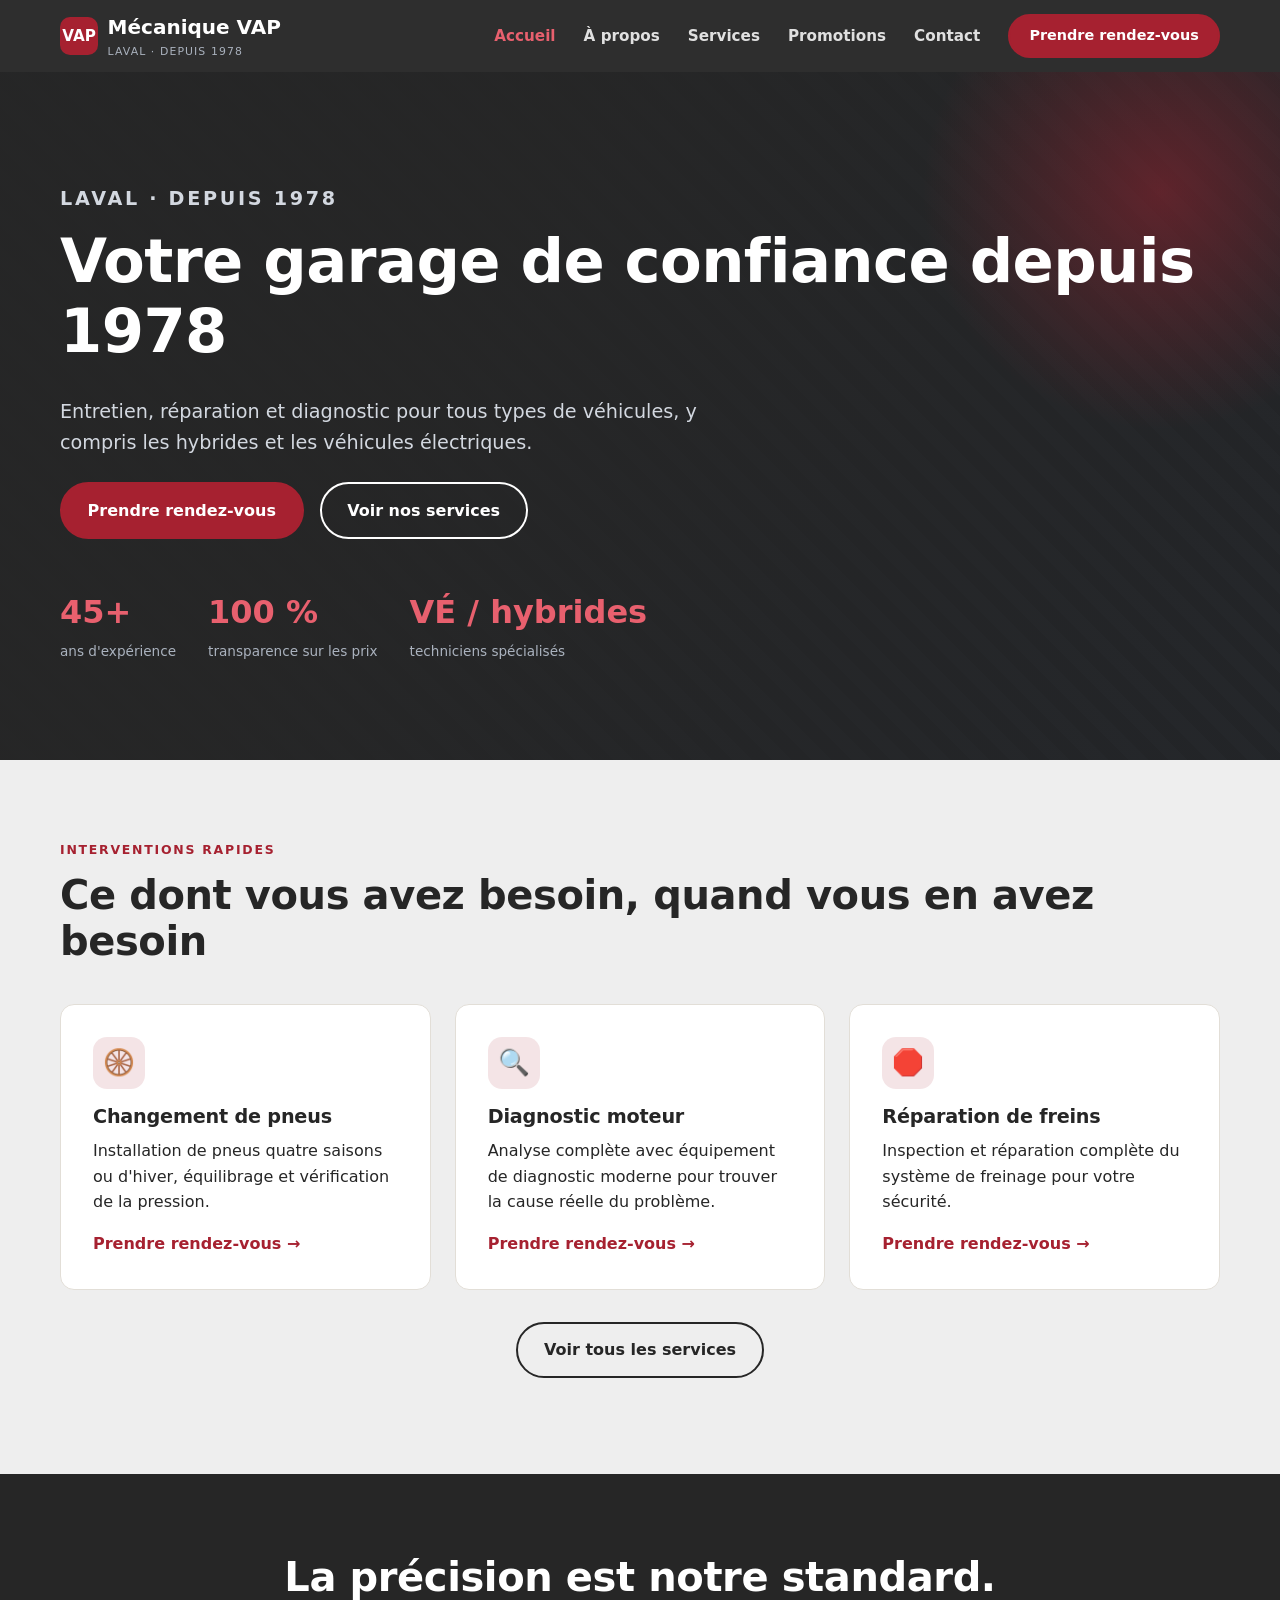
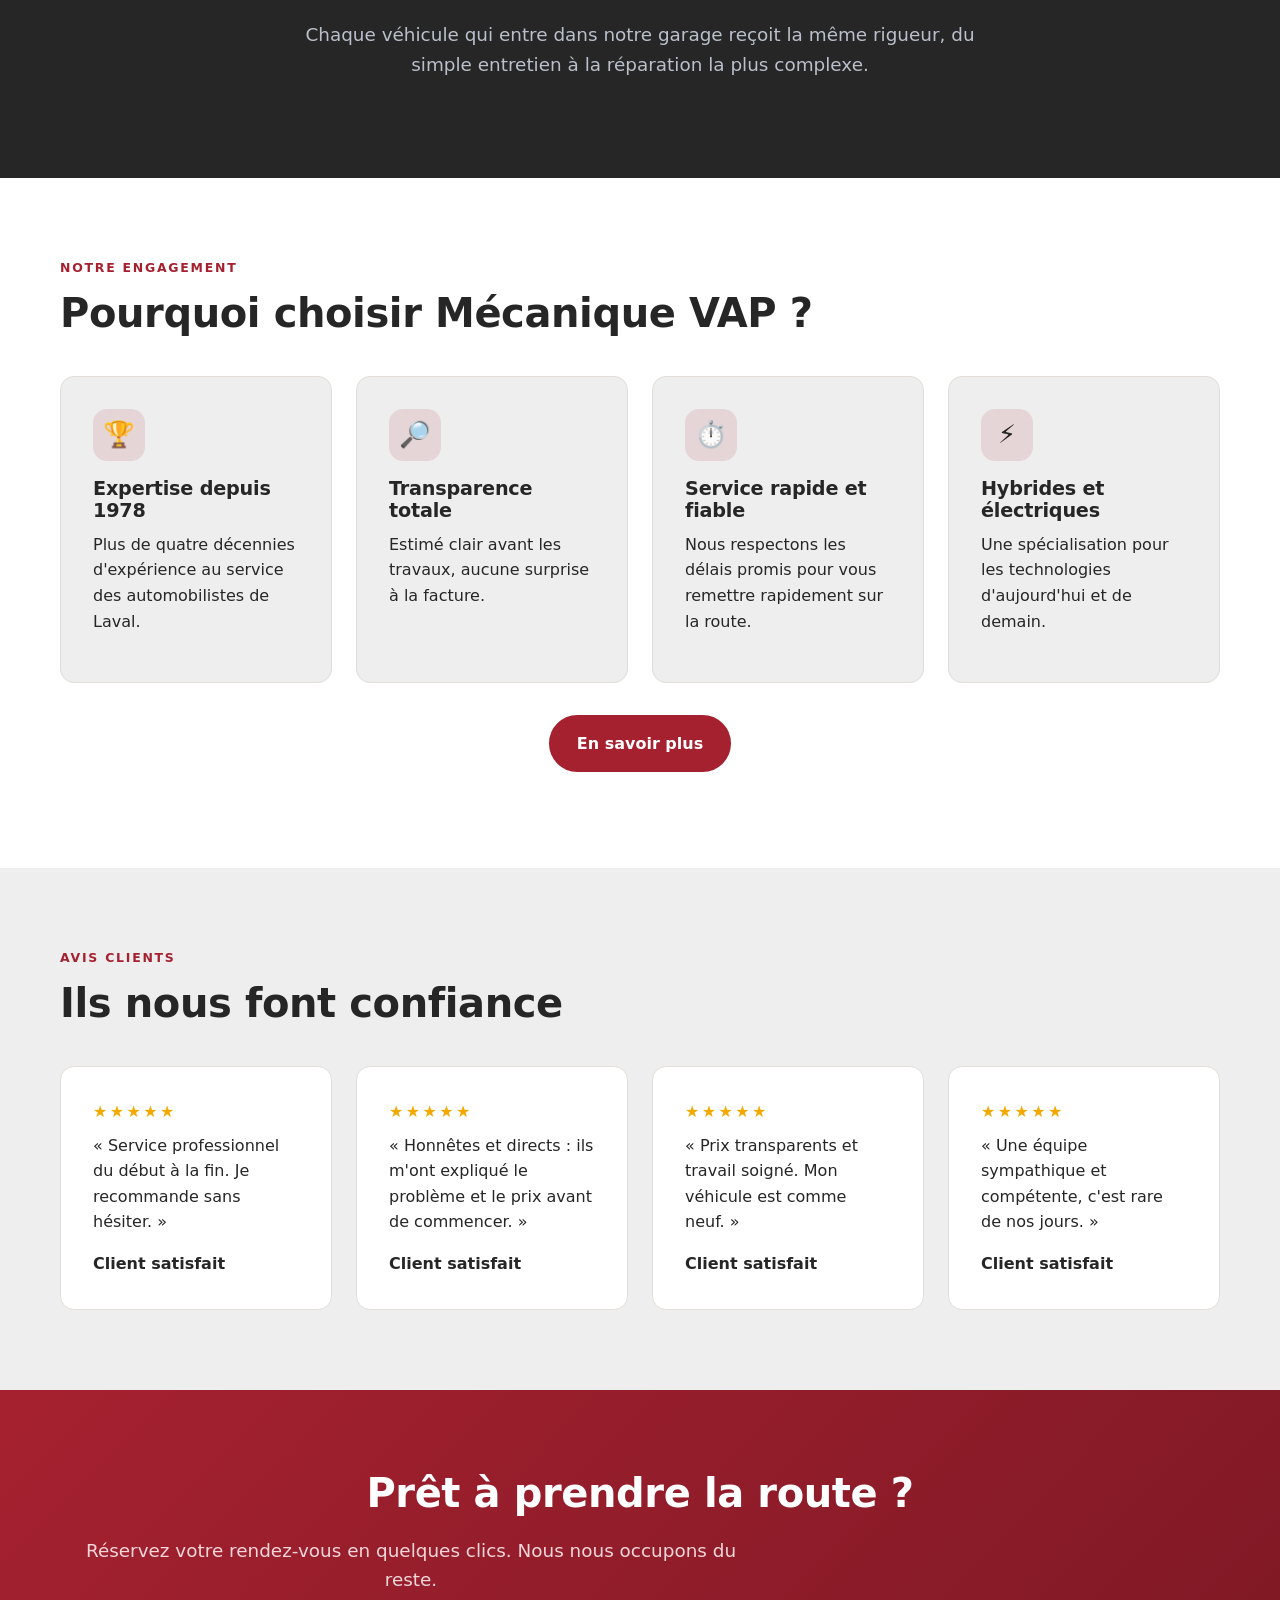
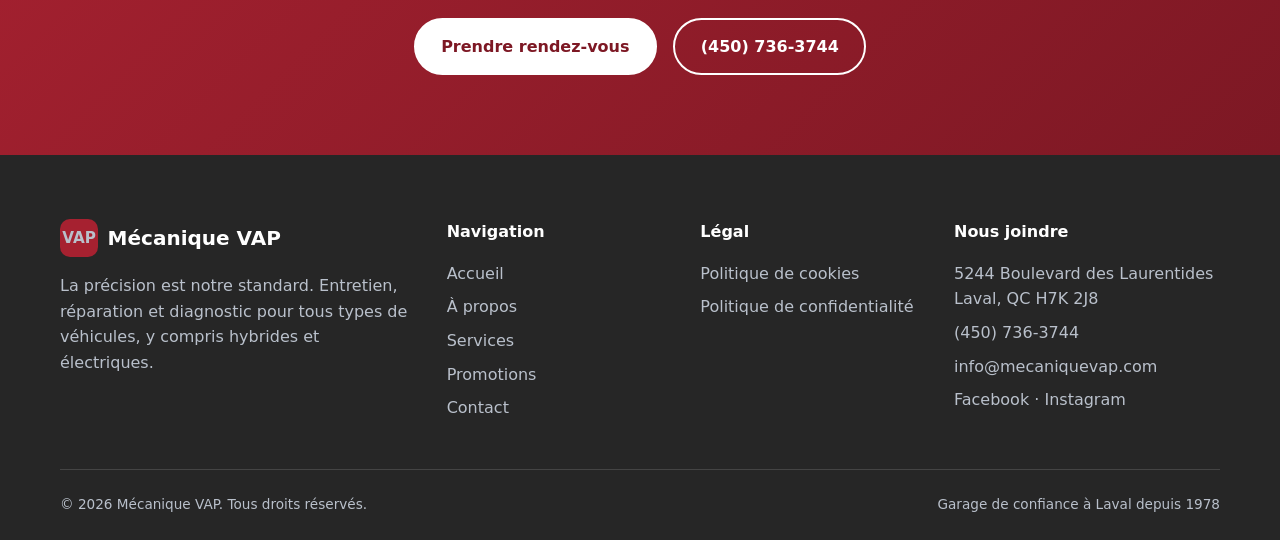
==== index.html @ 1f9997ec "Add initial Mécanique VAP static website French-language site modeled on mecaniquevap.com: home, à p" ====
<!doctype html>
<html lang="fr-CA">
<head>
  <meta charset="utf-8">
  <meta name="viewport" content="width=device-width, initial-scale=1">
  <title>Mécanique VAP – Votre garage de confiance à Laval depuis 1978</title>
  <meta name="description" content="Entretien, réparation et diagnostic pour tous types de véhicules, y compris hybrides et électriques. Garage à Laval depuis 1978.">
  <link rel="stylesheet" href="css/style.css">
</head>
<body>
<header class="site-header">
  <div class="container">
    <a class="logo" href="index.html" aria-label="Mécanique VAP – Accueil">
      <span class="logo-mark">VAP</span>
      <span>Mécanique VAP<small>Laval · Depuis 1978</small></span>
    </a>
    <button class="menu-toggle" aria-label="Ouvrir le menu" aria-expanded="false">☰</button>
    <nav class="nav" aria-label="Navigation principale">
      <a href="index.html" aria-current="page">Accueil</a>
      <a href="a-propos.html">À propos</a>
      <a href="services.html">Services</a>
      <a href="promotions.html">Promotions</a>
      <a href="contact.html">Contact</a>
      <a class="btn" href="contact.html#rendez-vous">Prendre rendez-vous</a>
    </nav>
  </div>
</header>
<main>
<section class="hero">
  <div class="container">
    <p class="eyebrow">Laval · Depuis 1978</p>
    <h1>Votre garage de confiance depuis 1978</h1>
    <p>Entretien, réparation et diagnostic pour tous types de véhicules, y compris les hybrides et les véhicules électriques.</p>
    <div class="btn-row">
      <a class="btn" href="contact.html#rendez-vous">Prendre rendez-vous</a>
      <a class="btn btn--ghost" href="services.html">Voir nos services</a>
    </div>
    <div class="badges">
      <div class="badge"><strong>45+</strong><span>ans d'expérience</span></div>
      <div class="badge"><strong>100 %</strong><span>transparence sur les prix</span></div>
      <div class="badge"><strong>VÉ / hybrides</strong><span>techniciens spécialisés</span></div>
    </div>
  </div>
</section>

<section class="section">
  <div class="container">
    <p class="eyebrow">Interventions rapides</p>
    <h2>Ce dont vous avez besoin, quand vous en avez besoin</h2>
    <div class="grid grid--3">
      <article class="card"><div class="icon">🛞</div><h3>Changement de pneus</h3><p>Installation de pneus quatre saisons ou d'hiver, équilibrage et vérification de la pression.</p><a class="link" href="contact.html#rendez-vous">Prendre rendez-vous →</a></article>
      <article class="card"><div class="icon">🔍</div><h3>Diagnostic moteur</h3><p>Analyse complète avec équipement de diagnostic moderne pour trouver la cause réelle du problème.</p><a class="link" href="contact.html#rendez-vous">Prendre rendez-vous →</a></article>
      <article class="card"><div class="icon">🛑</div><h3>Réparation de freins</h3><p>Inspection et réparation complète du système de freinage pour votre sécurité.</p><a class="link" href="contact.html#rendez-vous">Prendre rendez-vous →</a></article>
    </div>
    <p class="center" style="margin-top:2rem"><a class="btn btn--ghost" style="color:var(--ink)" href="services.html">Voir tous les services</a></p>
  </div>
</section>

<section class="section section--dark center">
  <div class="container">
    <h2>La précision est notre standard.</h2>
    <p class="lead">Chaque véhicule qui entre dans notre garage reçoit la même rigueur, du simple entretien à la réparation la plus complexe.</p>
  </div>
</section>

<section class="section section--white">
  <div class="container">
    <p class="eyebrow">Notre engagement</p>
    <h2>Pourquoi choisir Mécanique VAP ?</h2>
    <div class="grid grid--4">
      <div class="card"><div class="icon">🏆</div><h3>Expertise depuis 1978</h3><p>Plus de quatre décennies d'expérience au service des automobilistes de Laval.</p></div>
      <div class="card"><div class="icon">🔎</div><h3>Transparence totale</h3><p>Estimé clair avant les travaux, aucune surprise à la facture.</p></div>
      <div class="card"><div class="icon">⏱️</div><h3>Service rapide et fiable</h3><p>Nous respectons les délais promis pour vous remettre rapidement sur la route.</p></div>
      <div class="card"><div class="icon">⚡</div><h3>Hybrides et électriques</h3><p>Une spécialisation pour les technologies d'aujourd'hui et de demain.</p></div>
    </div>
    <p class="center" style="margin-top:2rem"><a class="btn" href="a-propos.html">En savoir plus</a></p>
  </div>
</section>

<section class="section">
  <div class="container">
    <p class="eyebrow">Avis clients</p>
    <h2>Ils nous font confiance</h2>
    <div class="grid grid--4">
      <blockquote class="card quote" style="margin:0"><div class="stars" aria-label="5 étoiles sur 5">★★★★★</div><p>« Service professionnel du début à la fin. Je recommande sans hésiter. »</p><footer>Client satisfait</footer></blockquote>
      <blockquote class="card quote" style="margin:0"><div class="stars" aria-label="5 étoiles sur 5">★★★★★</div><p>« Honnêtes et directs : ils m'ont expliqué le problème et le prix avant de commencer. »</p><footer>Client satisfait</footer></blockquote>
      <blockquote class="card quote" style="margin:0"><div class="stars" aria-label="5 étoiles sur 5">★★★★★</div><p>« Prix transparents et travail soigné. Mon véhicule est comme neuf. »</p><footer>Client satisfait</footer></blockquote>
      <blockquote class="card quote" style="margin:0"><div class="stars" aria-label="5 étoiles sur 5">★★★★★</div><p>« Une équipe sympathique et compétente, c'est rare de nos jours. »</p><footer>Client satisfait</footer></blockquote>
    </div>
  </div>
</section>

<section class="section cta">
  <div class="container">
    <h2>Prêt à prendre la route ?</h2>
    <p class="lead" style="color:#f3d6da">Réservez votre rendez-vous en quelques clics. Nous nous occupons du reste.</p>
    <div class="btn-row" style="justify-content:center">
      <a class="btn" href="contact.html#rendez-vous">Prendre rendez-vous</a>
      <a class="btn btn--ghost" href="tel:+14507363744">(450) 736-3744</a>
    </div>
  </div>
</section>
</main>
<footer class="site-footer">
  <div class="container">
    <div class="footer-grid">
      <div>
        <a class="logo" href="index.html"><span class="logo-mark">VAP</span><span style="color:#fff">Mécanique VAP</span></a>
        <p style="margin-top:1rem">La précision est notre standard. Entretien, réparation et diagnostic pour tous types de véhicules, y compris hybrides et électriques.</p>
      </div>
      <div>
        <h4>Navigation</h4>
        <ul>
          <li><a href="index.html">Accueil</a></li>
          <li><a href="a-propos.html">À propos</a></li>
          <li><a href="services.html">Services</a></li>
          <li><a href="promotions.html">Promotions</a></li>
          <li><a href="contact.html">Contact</a></li>
        </ul>
      </div>
      <div>
        <h4>Légal</h4>
        <ul>
          <li><a href="politique-cookies.html">Politique de cookies</a></li>
          <li><a href="politique-confidentialite.html">Politique de confidentialité</a></li>
        </ul>
      </div>
      <div>
        <h4>Nous joindre</h4>
        <ul>
          <li>5244 Boulevard des Laurentides<br>Laval, QC H7K 2J8</li>
          <li><a href="tel:+14507363744">(450) 736-3744</a></li>
          <li><a href="mailto:info@mecaniquevap.com">info@mecaniquevap.com</a></li>
          <li><a href="https://www.facebook.com/" rel="noopener">Facebook</a> · <a href="https://www.instagram.com/" rel="noopener">Instagram</a></li>
        </ul>
      </div>
    </div>
    <div class="footer-bottom">
      <span>© 2026 Mécanique VAP. Tous droits réservés.</span>
      <span>Garage de confiance à Laval depuis 1978</span>
    </div>
  </div>
</footer>
<script src="js/main.js"></script>
</body>
</html>
---- css/style.css ----
:root {
  --ink: #262626;
  --ink-soft: #343434;
  --paper: #eeeeee;
  --white: #fff;
  --muted: #5d6673;
  --accent: #a62130;
  --accent-dark: #7d1824;
  --line: #e2ded7;
  --radius: 14px;
  --shadow: 0 10px 30px rgba(38, 38, 38, .12);
  --max: 1160px;
  font-family: "Segoe UI", system-ui, -apple-system, Roboto, Helvetica, Arial, sans-serif;
}
* { box-sizing: border-box; }
html { scroll-behavior: smooth; }
body { margin: 0; color: var(--ink); background: var(--paper); line-height: 1.6; }
img { max-width: 100%; display: block; }
a { color: inherit; }
h1, h2, h3 { line-height: 1.15; margin: 0 0 .5em; letter-spacing: -.01em; }
h1 { font-size: clamp(2.2rem, 5vw, 3.8rem); }
h2 { font-size: clamp(1.7rem, 3.5vw, 2.5rem); }
h3 { font-size: 1.2rem; }
p { margin: 0 0 1em; }
.container { width: min(var(--max), 100% - 2rem); margin-inline: auto; }
.section { padding: 5rem 0; }
.section--dark { background: var(--ink); color: var(--white); }
.section--white { background: var(--white); }
.eyebrow { text-transform: uppercase; letter-spacing: .14em; font-size: .78rem; font-weight: 700; color: var(--accent); margin-bottom: .75rem; }
.lead { font-size: 1.15rem; color: var(--muted); max-width: 60ch; }
.section--dark .lead { color: #b9c0cb; }
.center { text-align: center; }
.center .lead { margin-inline: auto; }

/* Buttons */
.btn { display: inline-block; padding: .85rem 1.6rem; border-radius: 999px; font-weight: 700; text-decoration: none; border: 2px solid var(--accent); background: var(--accent); color: var(--white); transition: .2s; cursor: pointer; font-size: 1rem; }
.btn:hover { background: var(--accent-dark); border-color: var(--accent-dark); transform: translateY(-1px); }
.btn--ghost { background: transparent; color: inherit; border-color: currentColor; }
.btn--ghost:hover { background: var(--white); color: var(--ink); border-color: var(--white); }
.btn-row { display: flex; gap: 1rem; flex-wrap: wrap; margin-top: 1.5rem; }

/* Header */
.site-header { position: sticky; top: 0; z-index: 50; background: rgba(38, 38, 38, .96); backdrop-filter: blur(8px); color: var(--white); }
.site-header .container { display: flex; align-items: center; justify-content: space-between; height: 72px; gap: 1rem; }
.logo { display: flex; align-items: center; gap: .6rem; text-decoration: none; font-weight: 800; font-size: 1.25rem; }
.logo-mark { background: var(--accent); width: 38px; height: 38px; border-radius: 10px; display: grid; place-items: center; font-size: .95rem; }
.logo small { display: block; font-weight: 500; font-size: .68rem; color: #aab2be; letter-spacing: .1em; text-transform: uppercase; }
.nav { display: flex; align-items: center; gap: 1.75rem; }
.nav a { text-decoration: none; font-weight: 600; font-size: .95rem; opacity: .85; }
.nav a:hover, .nav a[aria-current="page"] { opacity: 1; color: #e8606e; }
.nav .btn { opacity: 1; color: var(--white); padding: .55rem 1.2rem; font-size: .9rem; }
.nav .btn:hover { color: var(--white); }
.menu-toggle { display: none; background: none; border: 0; color: inherit; font-size: 1.8rem; cursor: pointer; }

/* Hero */
.hero { position: relative; color: var(--white); background:
  linear-gradient(120deg, rgba(38,38,38,.95) 35%, rgba(38,38,38,.6)),
  repeating-linear-gradient(45deg, #1d222a 0 14px, #222831 14px 28px); padding: 7rem 0 6rem; overflow: hidden; }
.hero::after { content: ""; position: absolute; right: -120px; top: -120px; width: 480px; height: 480px; border-radius: 50%; background: radial-gradient(circle, rgba(166,33,48,.45), transparent 70%); }
.hero .container { position: relative; z-index: 1; }
.hero p { max-width: 55ch; font-size: 1.2rem; color: #d3d8e0; }
.badges { display: flex; gap: 2rem; flex-wrap: wrap; margin-top: 3rem; }
.badge strong { display: block; font-size: 2rem; color: #e8606e; }
.badge span { font-size: .85rem; color: #aab2be; }
.page-hero { background: var(--ink); color: var(--white); padding: 4.5rem 0 3.5rem; }
.page-hero p { color: #b9c0cb; max-width: 60ch; font-size: 1.1rem; }

/* Grids and cards */
.grid { display: grid; gap: 1.5rem; margin-top: 2.5rem; }
.grid--3 { grid-template-columns: repeat(auto-fit, minmax(260px, 1fr)); }
.grid--4 { grid-template-columns: repeat(auto-fit, minmax(220px, 1fr)); }
.card { background: var(--white); border: 1px solid var(--line); border-radius: var(--radius); padding: 2rem; transition: .2s; }
.card:hover { box-shadow: var(--shadow); transform: translateY(-3px); }
.section--white .card { background: var(--paper); }
.section--dark .card { background: var(--ink-soft); border-color: #444; }
.icon { width: 52px; height: 52px; border-radius: 14px; background: rgba(166,33,48,.12); display: grid; place-items: center; font-size: 1.6rem; margin-bottom: 1.1rem; }
.card ul { padding-left: 1.1rem; color: var(--muted); }
.card .link { color: var(--accent); font-weight: 700; text-decoration: none; }
.stars { color: #f2a900; letter-spacing: .15em; margin-bottom: .5rem; }
.quote footer { font-weight: 700; margin-top: 1rem; }
.promo { border-left: 5px solid var(--accent); }
.promo .tag { display: inline-block; background: var(--accent); color: #fff; font-size: .75rem; font-weight: 700; padding: .2rem .7rem; border-radius: 999px; margin-bottom: .75rem; }
.split { display: grid; grid-template-columns: 1fr 1fr; gap: 3rem; align-items: center; }
.panel { background: var(--ink); color: var(--white); border-radius: var(--radius); padding: 2.5rem; box-shadow: var(--shadow); }
.panel strong { color: #e8606e; font-size: 3rem; display: block; line-height: 1; }
.cta { background: linear-gradient(135deg, var(--accent), var(--accent-dark)); color: var(--white); text-align: center; }
.cta .btn { background: var(--white); color: var(--accent-dark); border-color: var(--white); }
.cta .btn--ghost { background: transparent; color: var(--white); }

/* Forms */
form { display: grid; gap: 1rem; }
label { font-weight: 600; font-size: .9rem; display: grid; gap: .35rem; }
input, select, textarea { font: inherit; padding: .8rem 1rem; border: 1px solid var(--line); border-radius: 10px; background: var(--white); width: 100%; }
input:focus, select:focus, textarea:focus { outline: 3px solid rgba(166,33,48,.3); border-color: var(--accent); }
.form-row { display: grid; grid-template-columns: 1fr 1fr; gap: 1rem; }
.form-note { font-size: .85rem; color: var(--muted); }
.form-status { font-weight: 700; color: #1d7a3a; }
.info-list { list-style: none; padding: 0; margin: 0; display: grid; gap: 1.25rem; }
.info-list strong { display: block; }
.hours { width: 100%; border-collapse: collapse; }
.hours td { padding: .4rem 0; border-bottom: 1px solid var(--line); }
.hours td:last-child { text-align: right; font-weight: 600; }
.map { aspect-ratio: 16/9; background: repeating-linear-gradient(0deg, #e8e4dc 0 1px, transparent 1px 36px), repeating-linear-gradient(90deg, #e8e4dc 0 1px, transparent 1px 36px), #f0ede7; border-radius: var(--radius); display: grid; place-items: center; color: var(--muted); border: 1px solid var(--line); }
.prose { max-width: 72ch; }
.prose h2 { font-size: 1.5rem; margin-top: 2rem; }

/* Footer */
.site-footer { background: var(--ink); color: #b9c0cb; padding: 4rem 0 1.5rem; }
.footer-grid { display: grid; grid-template-columns: 1.6fr 1fr 1fr 1.2fr; gap: 2rem; }
.site-footer h4 { color: var(--white); margin: 0 0 1rem; }
.site-footer ul { list-style: none; padding: 0; margin: 0; display: grid; gap: .5rem; }
.site-footer a { text-decoration: none; }
.site-footer a:hover { color: #e8606e; }
.footer-bottom { border-top: 1px solid #444; margin-top: 3rem; padding-top: 1.5rem; display: flex; justify-content: space-between; flex-wrap: wrap; gap: 1rem; font-size: .85rem; }

@media (max-width: 860px) {
  .menu-toggle { display: block; }
  .nav { position: absolute; top: 72px; left: 0; right: 0; flex-direction: column; align-items: flex-start; background: var(--ink); padding: 1.5rem 1rem 2rem; gap: 1.1rem; display: none; }
  .nav.open { display: flex; }
  .split, .footer-grid, .form-row { grid-template-columns: 1fr; }
  .section { padding: 3.5rem 0; }
  .hero { padding: 4.5rem 0 4rem; }
}
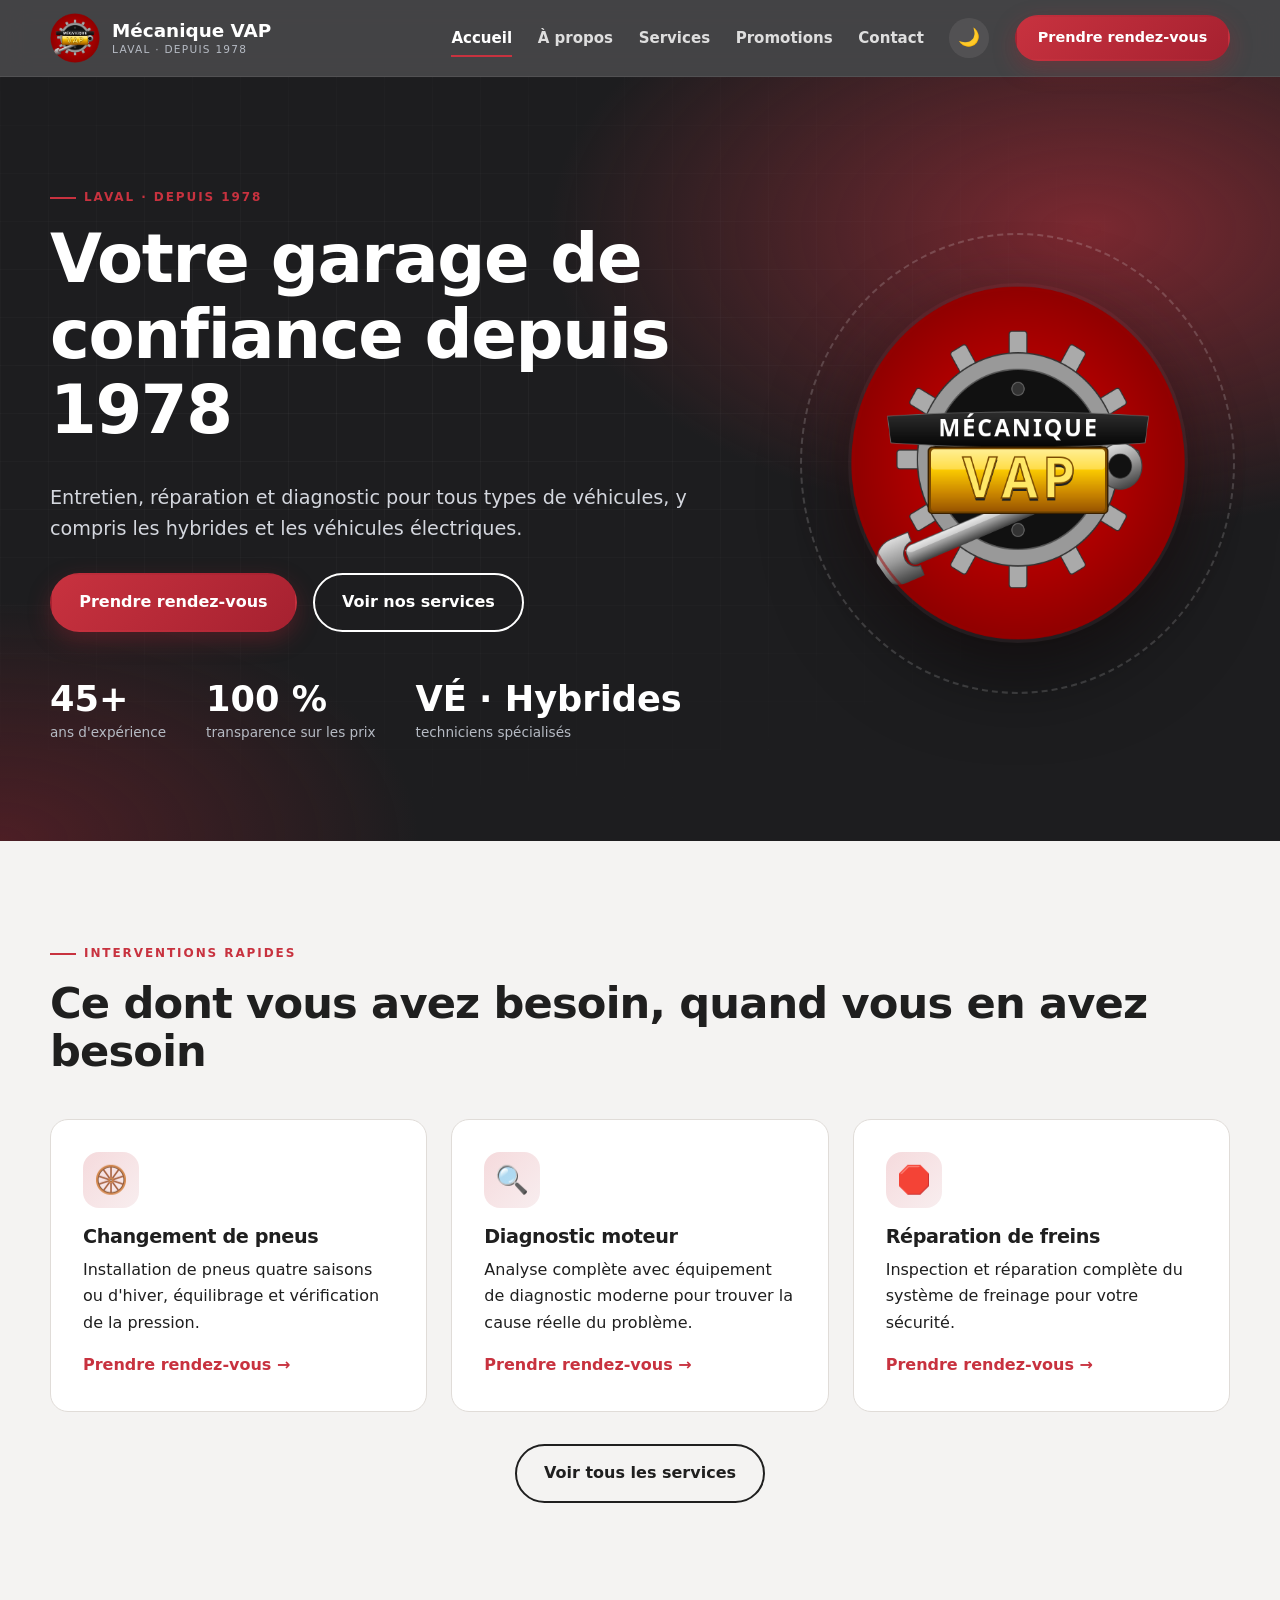
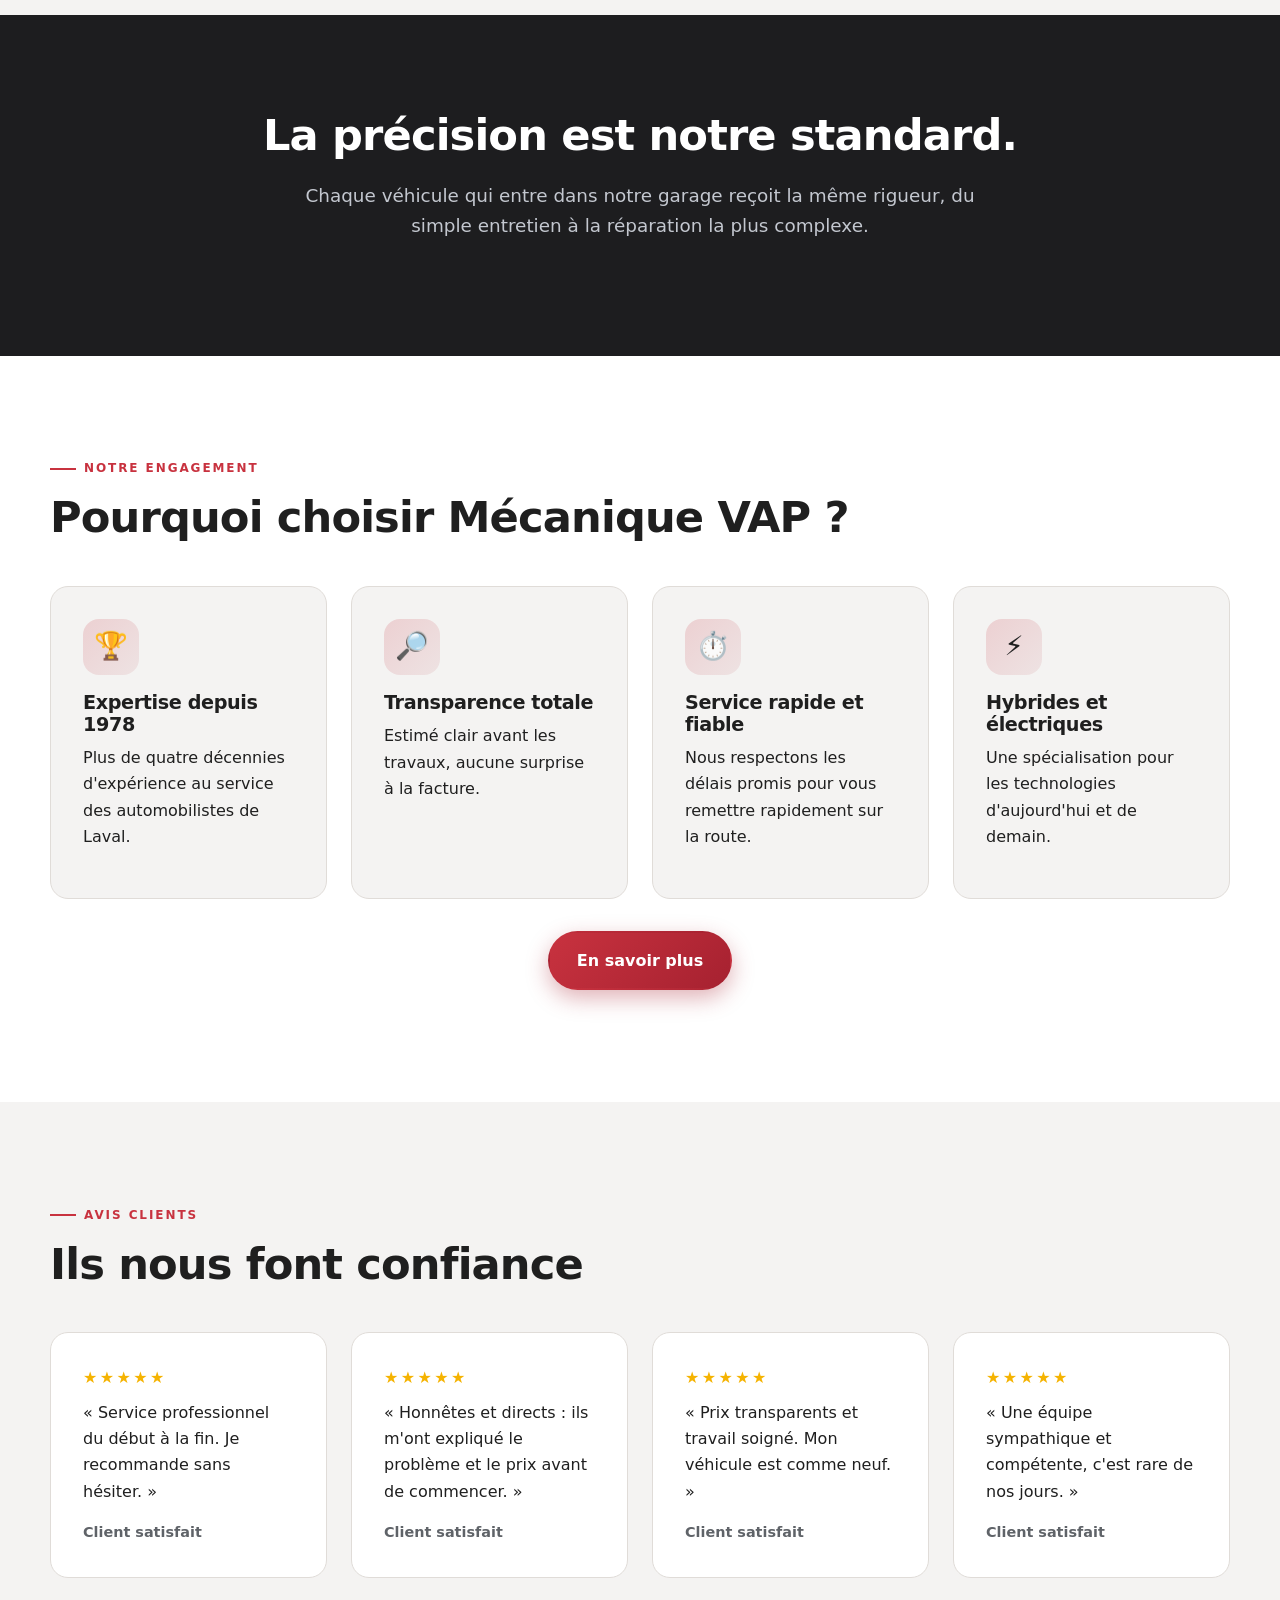
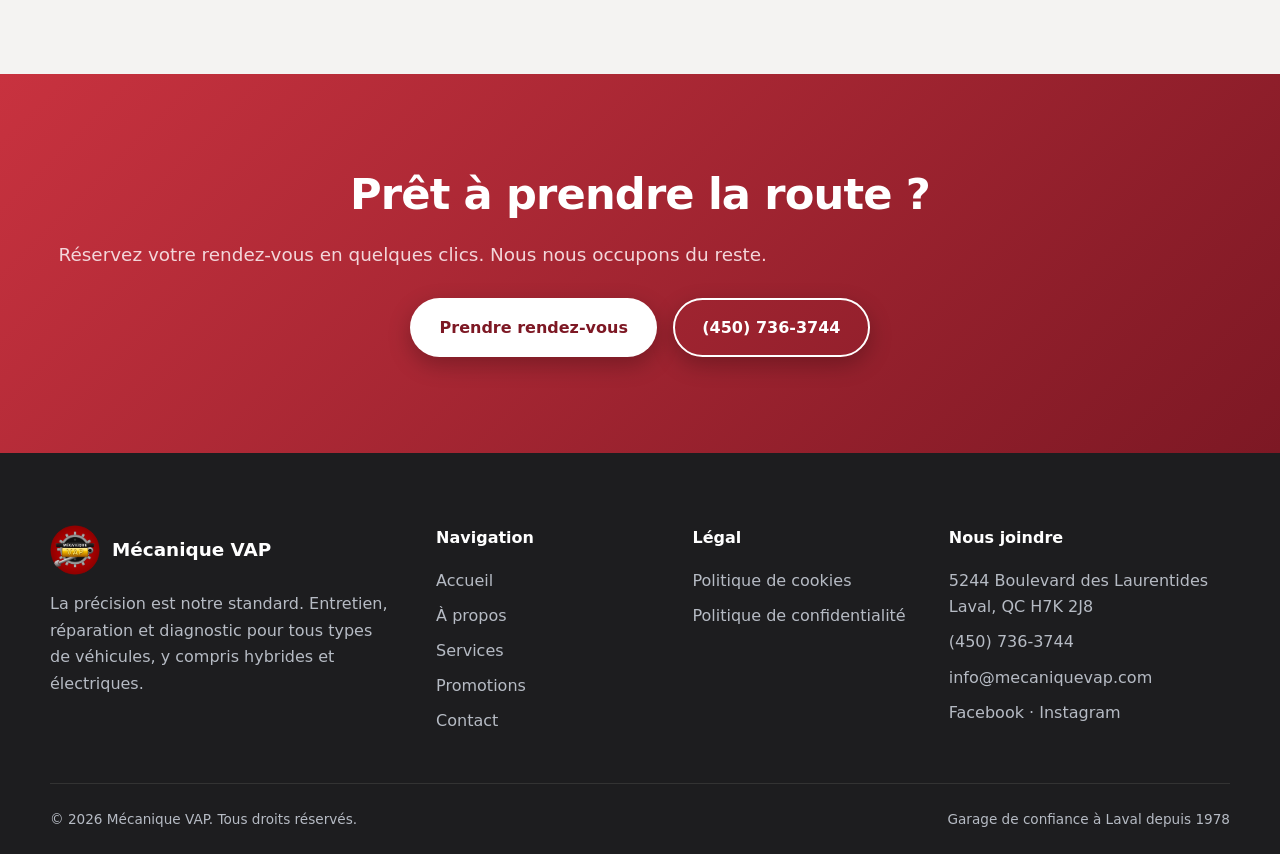
==== commit 5a8202f6: "Modernize site: logo, dark mode, animations, SEO, form, Pages deploy - Use the Mécanique VAP logo an" ====
--- a/index.html
+++ b/index.html
@@ -5,41 +5,60 @@
   <meta name="viewport" content="width=device-width, initial-scale=1">
   <title>Mécanique VAP – Votre garage de confiance à Laval depuis 1978</title>
   <meta name="description" content="Entretien, réparation et diagnostic pour tous types de véhicules, y compris hybrides et électriques. Garage à Laval depuis 1978.">
+  <meta name="theme-color" content="#1d1d1f">
+  <link rel="canonical" href="https://mayooran08.github.io/vapmecanique/">
+  <link rel="icon" type="image/png" href="img/favicon.png">
+  <link rel="apple-touch-icon" href="img/favicon.png">
+  <meta property="og:type" content="website">
+  <meta property="og:locale" content="fr_CA">
+  <meta property="og:site_name" content="Mécanique VAP">
+  <meta property="og:title" content="Mécanique VAP – Votre garage de confiance à Laval depuis 1978">
+  <meta property="og:description" content="Entretien, réparation et diagnostic pour tous types de véhicules, y compris hybrides et électriques. Garage à Laval depuis 1978.">
+  <meta property="og:url" content="https://mayooran08.github.io/vapmecanique/">
+  <meta property="og:image" content="https://mayooran08.github.io/vapmecanique/img/logo.png">
+  <meta name="twitter:card" content="summary">
+  <script>try{var t=localStorage.getItem("theme")||(matchMedia("(prefers-color-scheme: dark)").matches?"dark":"light");document.documentElement.dataset.theme=t}catch(e){}</script>
   <link rel="stylesheet" href="css/style.css">
+  <script type="application/ld+json">{"@context":"https://schema.org","@type":"AutoRepair","name":"Mécanique VAP","description":"Garage de confiance à Laval depuis 1978 : entretien, réparation et diagnostic pour tous types de véhicules, y compris hybrides et électriques.","url":"https://mayooran08.github.io/vapmecanique/","logo":"https://mayooran08.github.io/vapmecanique/img/logo.png","image":"https://mayooran08.github.io/vapmecanique/img/logo.png","telephone":"+1-450-736-3744","email":"info@mecaniquevap.com","foundingDate":"1978","address":{"@type":"PostalAddress","streetAddress":"5244 Boulevard des Laurentides","addressLocality":"Laval","addressRegion":"QC","postalCode":"H7K 2J8","addressCountry":"CA"},"areaServed":"Laval, QC"}</script>
 </head>
 <body>
+<a class="skip" href="#main">Aller au contenu</a>
 <header class="site-header">
   <div class="container">
     <a class="logo" href="index.html" aria-label="Mécanique VAP – Accueil">
-      <span class="logo-mark">VAP</span>
+      <img src="img/logo.png" alt="" width="50" height="50">
       <span>Mécanique VAP<small>Laval · Depuis 1978</small></span>
     </a>
-    <button class="menu-toggle" aria-label="Ouvrir le menu" aria-expanded="false">☰</button>
+    <button class="icon-btn menu-toggle" aria-label="Ouvrir le menu" aria-expanded="false">☰</button>
     <nav class="nav" aria-label="Navigation principale">
       <a href="index.html" aria-current="page">Accueil</a>
       <a href="a-propos.html">À propos</a>
       <a href="services.html">Services</a>
       <a href="promotions.html">Promotions</a>
       <a href="contact.html">Contact</a>
+      <button id="theme-toggle" class="icon-btn" type="button" aria-label="Changer de thème">🌙</button>
       <a class="btn" href="contact.html#rendez-vous">Prendre rendez-vous</a>
     </nav>
   </div>
 </header>
-<main>
+<main id="main">
 <section class="hero">
   <div class="container">
-    <p class="eyebrow">Laval · Depuis 1978</p>
-    <h1>Votre garage de confiance depuis 1978</h1>
-    <p>Entretien, réparation et diagnostic pour tous types de véhicules, y compris les hybrides et les véhicules électriques.</p>
-    <div class="btn-row">
-      <a class="btn" href="contact.html#rendez-vous">Prendre rendez-vous</a>
-      <a class="btn btn--ghost" href="services.html">Voir nos services</a>
+    <div>
+      <p class="eyebrow">Laval · Depuis 1978</p>
+      <h1>Votre garage de confiance depuis 1978</h1>
+      <p class="sub">Entretien, réparation et diagnostic pour tous types de véhicules, y compris les hybrides et les véhicules électriques.</p>
+      <div class="btn-row">
+        <a class="btn" href="contact.html#rendez-vous">Prendre rendez-vous</a>
+        <a class="btn btn--ghost" href="services.html">Voir nos services</a>
+      </div>
+      <div class="badges">
+        <div class="badge"><strong><span data-count="45" data-suffix="+">45+</span></strong><span>ans d'expérience</span></div>
+        <div class="badge"><strong><span data-count="100" data-suffix=" %">100 %</span></strong><span>transparence sur les prix</span></div>
+        <div class="badge"><strong>VÉ · Hybrides</strong><span>techniciens spécialisés</span></div>
+      </div>
     </div>
-    <div class="badges">
-      <div class="badge"><strong>45+</strong><span>ans d'expérience</span></div>
-      <div class="badge"><strong>100 %</strong><span>transparence sur les prix</span></div>
-      <div class="badge"><strong>VÉ / hybrides</strong><span>techniciens spécialisés</span></div>
-    </div>
+    <div class="hero-art"><img src="img/logo.png" alt="Logo Mécanique VAP" width="360" height="360" fetchpriority="high"></div>
   </div>
 </section>
 
@@ -52,7 +71,7 @@
       <article class="card"><div class="icon">🔍</div><h3>Diagnostic moteur</h3><p>Analyse complète avec équipement de diagnostic moderne pour trouver la cause réelle du problème.</p><a class="link" href="contact.html#rendez-vous">Prendre rendez-vous →</a></article>
       <article class="card"><div class="icon">🛑</div><h3>Réparation de freins</h3><p>Inspection et réparation complète du système de freinage pour votre sécurité.</p><a class="link" href="contact.html#rendez-vous">Prendre rendez-vous →</a></article>
     </div>
-    <p class="center" style="margin-top:2rem"><a class="btn btn--ghost" style="color:var(--ink)" href="services.html">Voir tous les services</a></p>
+    <p class="center" style="margin-top:2rem"><a class="btn btn--ghost" href="services.html">Voir tous les services</a></p>
   </div>
 </section>
 
@@ -63,7 +82,7 @@
   </div>
 </section>
 
-<section class="section section--white">
+<section class="section section--alt">
   <div class="container">
     <p class="eyebrow">Notre engagement</p>
     <h2>Pourquoi choisir Mécanique VAP ?</h2>
@@ -105,7 +124,7 @@
   <div class="container">
     <div class="footer-grid">
       <div>
-        <a class="logo" href="index.html"><span class="logo-mark">VAP</span><span style="color:#fff">Mécanique VAP</span></a>
+        <a class="logo" href="index.html"><img src="img/logo.png" alt="" width="50" height="50"><span style="color:#fff">Mécanique VAP</span></a>
         <p style="margin-top:1rem">La précision est notre standard. Entretien, réparation et diagnostic pour tous types de véhicules, y compris hybrides et électriques.</p>
       </div>
       <div>
@@ -141,6 +160,7 @@
     </div>
   </div>
 </footer>
+<button class="to-top" aria-label="Retour en haut" type="button">↑</button>
 <script src="js/main.js"></script>
 </body>
 </html>
--- a/css/style.css
+++ b/css/style.css
@@ -1,123 +1,168 @@
 :root {
-  --ink: #262626;
-  --ink-soft: #343434;
-  --paper: #eeeeee;
-  --white: #fff;
-  --muted: #5d6673;
+  --bg: #f4f3f2;
+  --surface: #ffffff;
+  --surface-2: #ebe9e7;
+  --text: #1f1f1f;
+  --muted: #5f6368;
+  --line: #e0dcd8;
   --accent: #a62130;
+  --accent-2: #c8323f;
   --accent-dark: #7d1824;
-  --line: #e2ded7;
-  --radius: 14px;
-  --shadow: 0 10px 30px rgba(38, 38, 38, .12);
-  --max: 1160px;
-  font-family: "Segoe UI", system-ui, -apple-system, Roboto, Helvetica, Arial, sans-serif;
+  --ink: #1d1d1f;
+  --ink-2: #2b2b2e;
+  --radius: 18px;
+  --shadow: 0 12px 36px rgba(0, 0, 0, .10);
+  --max: 1180px;
+  font-family: "Inter", "Segoe UI", system-ui, -apple-system, Roboto, Helvetica, Arial, sans-serif;
+  color-scheme: light;
+}
+:root[data-theme="dark"] {
+  --bg: #121214;
+  --surface: #1c1c1f;
+  --surface-2: #26262a;
+  --text: #f1f1f2;
+  --muted: #a4a8b0;
+  --line: #333338;
+  --shadow: 0 12px 36px rgba(0, 0, 0, .5);
+  color-scheme: dark;
 }
 * { box-sizing: border-box; }
 html { scroll-behavior: smooth; }
-body { margin: 0; color: var(--ink); background: var(--paper); line-height: 1.6; }
+body { margin: 0; color: var(--text); background: var(--bg); line-height: 1.65; transition: background .3s, color .3s; -webkit-font-smoothing: antialiased; }
 img { max-width: 100%; display: block; }
 a { color: inherit; }
-h1, h2, h3 { line-height: 1.15; margin: 0 0 .5em; letter-spacing: -.01em; }
-h1 { font-size: clamp(2.2rem, 5vw, 3.8rem); }
-h2 { font-size: clamp(1.7rem, 3.5vw, 2.5rem); }
-h3 { font-size: 1.2rem; }
+h1, h2, h3 { line-height: 1.12; margin: 0 0 .5em; letter-spacing: -.02em; }
+h1 { font-size: clamp(2.4rem, 5.5vw, 4.2rem); font-weight: 800; }
+h2 { font-size: clamp(1.8rem, 3.6vw, 2.7rem); font-weight: 800; }
+h3 { font-size: 1.2rem; font-weight: 700; }
 p { margin: 0 0 1em; }
 .container { width: min(var(--max), 100% - 2rem); margin-inline: auto; }
-.section { padding: 5rem 0; }
-.section--dark { background: var(--ink); color: var(--white); }
-.section--white { background: var(--white); }
-.eyebrow { text-transform: uppercase; letter-spacing: .14em; font-size: .78rem; font-weight: 700; color: var(--accent); margin-bottom: .75rem; }
-.lead { font-size: 1.15rem; color: var(--muted); max-width: 60ch; }
-.section--dark .lead { color: #b9c0cb; }
+.section { padding: 6rem 0; }
+.section--dark { background: var(--ink); color: #fff; }
+.section--alt { background: var(--surface); }
+.eyebrow { display: inline-flex; align-items: center; gap: .5rem; text-transform: uppercase; letter-spacing: .16em; font-size: .75rem; font-weight: 700; color: var(--accent-2); margin-bottom: .9rem; }
+.eyebrow::before { content: ""; width: 26px; height: 2px; background: currentColor; }
+.lead { font-size: 1.15rem; color: var(--muted); max-width: 62ch; }
+.section--dark .lead { color: #c3c7cf; }
 .center { text-align: center; }
 .center .lead { margin-inline: auto; }
+.center .eyebrow { justify-content: center; }
+:focus-visible { outline: 3px solid var(--accent-2); outline-offset: 3px; border-radius: 6px; }
+.skip { position: absolute; left: -999px; top: 0; background: var(--accent); color: #fff; padding: .6rem 1rem; z-index: 100; }
+.skip:focus { left: 0; }
 
 /* Buttons */
-.btn { display: inline-block; padding: .85rem 1.6rem; border-radius: 999px; font-weight: 700; text-decoration: none; border: 2px solid var(--accent); background: var(--accent); color: var(--white); transition: .2s; cursor: pointer; font-size: 1rem; }
-.btn:hover { background: var(--accent-dark); border-color: var(--accent-dark); transform: translateY(-1px); }
-.btn--ghost { background: transparent; color: inherit; border-color: currentColor; }
-.btn--ghost:hover { background: var(--white); color: var(--ink); border-color: var(--white); }
-.btn-row { display: flex; gap: 1rem; flex-wrap: wrap; margin-top: 1.5rem; }
+.btn { display: inline-flex; align-items: center; gap: .5rem; padding: .9rem 1.7rem; border-radius: 999px; font-weight: 700; text-decoration: none; border: 2px solid transparent; background: linear-gradient(135deg, var(--accent-2), var(--accent)); color: #fff; transition: transform .2s, box-shadow .2s, background .2s; cursor: pointer; font: inherit; font-weight: 700; box-shadow: 0 8px 22px rgba(166, 33, 48, .35); }
+.btn:hover { transform: translateY(-2px); box-shadow: 0 12px 28px rgba(166, 33, 48, .45); }
+.btn--ghost { background: transparent; color: inherit; border-color: currentColor; box-shadow: none; }
+.btn--ghost:hover { background: rgba(255,255,255,.12); box-shadow: none; }
+.btn-row { display: flex; gap: 1rem; flex-wrap: wrap; margin-top: 1.75rem; }
 
 /* Header */
-.site-header { position: sticky; top: 0; z-index: 50; background: rgba(38, 38, 38, .96); backdrop-filter: blur(8px); color: var(--white); }
-.site-header .container { display: flex; align-items: center; justify-content: space-between; height: 72px; gap: 1rem; }
-.logo { display: flex; align-items: center; gap: .6rem; text-decoration: none; font-weight: 800; font-size: 1.25rem; }
-.logo-mark { background: var(--accent); width: 38px; height: 38px; border-radius: 10px; display: grid; place-items: center; font-size: .95rem; }
-.logo small { display: block; font-weight: 500; font-size: .68rem; color: #aab2be; letter-spacing: .1em; text-transform: uppercase; }
-.nav { display: flex; align-items: center; gap: 1.75rem; }
-.nav a { text-decoration: none; font-weight: 600; font-size: .95rem; opacity: .85; }
-.nav a:hover, .nav a[aria-current="page"] { opacity: 1; color: #e8606e; }
-.nav .btn { opacity: 1; color: var(--white); padding: .55rem 1.2rem; font-size: .9rem; }
-.nav .btn:hover { color: var(--white); }
-.menu-toggle { display: none; background: none; border: 0; color: inherit; font-size: 1.8rem; cursor: pointer; }
+.site-header { position: sticky; top: 0; z-index: 50; background: rgba(29, 29, 31, .82); backdrop-filter: saturate(180%) blur(14px); -webkit-backdrop-filter: saturate(180%) blur(14px); color: #fff; border-bottom: 1px solid rgba(255,255,255,.08); transition: box-shadow .3s; }
+.site-header.scrolled { box-shadow: 0 6px 24px rgba(0,0,0,.35); }
+.site-header .container { display: flex; align-items: center; justify-content: space-between; height: 76px; gap: 1rem; }
+.logo { display: flex; align-items: center; gap: .75rem; text-decoration: none; font-weight: 800; font-size: 1.15rem; line-height: 1.1; }
+.logo img { width: 50px; height: 50px; border-radius: 50%; }
+.logo small { display: block; font-weight: 500; font-size: .66rem; color: #b6bbc4; letter-spacing: .12em; text-transform: uppercase; margin-top: 3px; }
+.nav { display: flex; align-items: center; gap: 1.6rem; }
+.nav a:not(.btn) { text-decoration: none; font-weight: 600; font-size: .94rem; opacity: .82; position: relative; padding: .3rem 0; }
+.nav a:not(.btn)::after { content: ""; position: absolute; left: 0; bottom: -2px; height: 2px; width: 0; background: var(--accent-2); transition: width .25s; }
+.nav a:not(.btn):hover, .nav a[aria-current="page"] { opacity: 1; }
+.nav a:not(.btn):hover::after, .nav a[aria-current="page"]::after { width: 100%; }
+.nav .btn { padding: .6rem 1.3rem; font-size: .9rem; }
+.icon-btn { background: rgba(255,255,255,.08); border: 0; color: inherit; width: 40px; height: 40px; border-radius: 50%; cursor: pointer; font-size: 1.1rem; display: grid; place-items: center; transition: background .2s; }
+.icon-btn:hover { background: rgba(255,255,255,.18); }
+.menu-toggle { display: none; }
 
 /* Hero */
-.hero { position: relative; color: var(--white); background:
-  linear-gradient(120deg, rgba(38,38,38,.95) 35%, rgba(38,38,38,.6)),
-  repeating-linear-gradient(45deg, #1d222a 0 14px, #222831 14px 28px); padding: 7rem 0 6rem; overflow: hidden; }
-.hero::after { content: ""; position: absolute; right: -120px; top: -120px; width: 480px; height: 480px; border-radius: 50%; background: radial-gradient(circle, rgba(166,33,48,.45), transparent 70%); }
-.hero .container { position: relative; z-index: 1; }
-.hero p { max-width: 55ch; font-size: 1.2rem; color: #d3d8e0; }
-.badges { display: flex; gap: 2rem; flex-wrap: wrap; margin-top: 3rem; }
-.badge strong { display: block; font-size: 2rem; color: #e8606e; }
-.badge span { font-size: .85rem; color: #aab2be; }
-.page-hero { background: var(--ink); color: var(--white); padding: 4.5rem 0 3.5rem; }
-.page-hero p { color: #b9c0cb; max-width: 60ch; font-size: 1.1rem; }
+.hero { position: relative; color: #fff; overflow: hidden; padding: 6.5rem 0 6rem; background:
+  radial-gradient(900px 500px at 85% 20%, rgba(200, 50, 63, .55), transparent 60%),
+  radial-gradient(700px 400px at 0% 100%, rgba(166, 33, 48, .35), transparent 60%),
+  var(--ink); }
+.hero::before { content: ""; position: absolute; inset: 0; background-image: linear-gradient(rgba(255,255,255,.035) 1px, transparent 1px), linear-gradient(90deg, rgba(255,255,255,.035) 1px, transparent 1px); background-size: 48px 48px; mask-image: radial-gradient(ellipse at 30% 40%, #000, transparent 75%); -webkit-mask-image: radial-gradient(ellipse at 30% 40%, #000, transparent 75%); }
+.hero .container { position: relative; display: grid; grid-template-columns: 1.25fr .75fr; gap: 3rem; align-items: center; }
+.hero p.sub { max-width: 54ch; font-size: 1.2rem; color: #d4d7de; }
+.hero-art { position: relative; justify-self: center; width: min(360px, 80%); aspect-ratio: 1; }
+.hero-art img { width: 100%; border-radius: 50%; position: relative; z-index: 1; box-shadow: 0 30px 80px rgba(0,0,0,.55); animation: float 6s ease-in-out infinite; }
+.hero-art::before { content: ""; position: absolute; inset: -14%; border-radius: 50%; border: 2px dashed rgba(255,255,255,.18); animation: spin 40s linear infinite; }
+.hero-art::after { content: ""; position: absolute; inset: -4%; border-radius: 50%; background: radial-gradient(circle, rgba(200,50,63,.5), transparent 70%); filter: blur(30px); }
+@keyframes float { 50% { transform: translateY(-14px); } }
+@keyframes spin { to { transform: rotate(360deg); } }
+.badges { display: flex; gap: 2.5rem; flex-wrap: wrap; margin-top: 3rem; }
+.badge strong { display: block; font-size: 2.2rem; font-weight: 800; color: #fff; line-height: 1.1; }
+.badge > span { font-size: .85rem; color: #b6bbc4; }
+.page-hero { background: radial-gradient(700px 300px at 90% 0%, rgba(200,50,63,.45), transparent 60%), var(--ink); color: #fff; padding: 5rem 0 4rem; }
+.page-hero p { color: #c3c7cf; max-width: 60ch; font-size: 1.12rem; }
 
-/* Grids and cards */
-.grid { display: grid; gap: 1.5rem; margin-top: 2.5rem; }
-.grid--3 { grid-template-columns: repeat(auto-fit, minmax(260px, 1fr)); }
-.grid--4 { grid-template-columns: repeat(auto-fit, minmax(220px, 1fr)); }
-.card { background: var(--white); border: 1px solid var(--line); border-radius: var(--radius); padding: 2rem; transition: .2s; }
-.card:hover { box-shadow: var(--shadow); transform: translateY(-3px); }
-.section--white .card { background: var(--paper); }
-.section--dark .card { background: var(--ink-soft); border-color: #444; }
-.icon { width: 52px; height: 52px; border-radius: 14px; background: rgba(166,33,48,.12); display: grid; place-items: center; font-size: 1.6rem; margin-bottom: 1.1rem; }
+/* Grids & cards */
+.grid { display: grid; gap: 1.5rem; margin-top: 2.75rem; }
+.grid--3 { grid-template-columns: repeat(auto-fit, minmax(280px, 1fr)); }
+.grid--4 { grid-template-columns: repeat(auto-fit, minmax(230px, 1fr)); }
+.card { background: var(--surface); border: 1px solid var(--line); border-radius: var(--radius); padding: 2rem; transition: transform .25s, box-shadow .25s, border-color .25s; }
+.card:hover { box-shadow: var(--shadow); transform: translateY(-5px); border-color: rgba(200, 50, 63, .4); }
+.section--alt .card { background: var(--bg); }
+.icon { width: 56px; height: 56px; border-radius: 16px; background: linear-gradient(135deg, rgba(200,50,63,.18), rgba(166,33,48,.08)); display: grid; place-items: center; font-size: 1.7rem; margin-bottom: 1.1rem; }
 .card ul { padding-left: 1.1rem; color: var(--muted); }
-.card .link { color: var(--accent); font-weight: 700; text-decoration: none; }
-.stars { color: #f2a900; letter-spacing: .15em; margin-bottom: .5rem; }
-.quote footer { font-weight: 700; margin-top: 1rem; }
-.promo { border-left: 5px solid var(--accent); }
-.promo .tag { display: inline-block; background: var(--accent); color: #fff; font-size: .75rem; font-weight: 700; padding: .2rem .7rem; border-radius: 999px; margin-bottom: .75rem; }
-.split { display: grid; grid-template-columns: 1fr 1fr; gap: 3rem; align-items: center; }
-.panel { background: var(--ink); color: var(--white); border-radius: var(--radius); padding: 2.5rem; box-shadow: var(--shadow); }
-.panel strong { color: #e8606e; font-size: 3rem; display: block; line-height: 1; }
-.cta { background: linear-gradient(135deg, var(--accent), var(--accent-dark)); color: var(--white); text-align: center; }
-.cta .btn { background: var(--white); color: var(--accent-dark); border-color: var(--white); }
-.cta .btn--ghost { background: transparent; color: var(--white); }
+.card .link { color: var(--accent-2); font-weight: 700; text-decoration: none; }
+.card .link:hover { text-decoration: underline; }
+.stars { color: #f5b301; letter-spacing: .15em; margin-bottom: .5rem; }
+.quote footer { font-weight: 700; margin-top: 1rem; color: var(--muted); font-size: .9rem; }
+.promo { border-left: 5px solid var(--accent-2); }
+.promo .tag { display: inline-block; background: var(--accent); color: #fff; font-size: .72rem; font-weight: 700; padding: .2rem .75rem; border-radius: 999px; margin-bottom: .75rem; letter-spacing: .06em; text-transform: uppercase; }
+.split { display: grid; grid-template-columns: 1fr 1fr; gap: 3.5rem; align-items: center; }
+.panel { background: var(--ink); color: #fff; border-radius: var(--radius); padding: 2.75rem; box-shadow: var(--shadow); }
+.panel strong { display: block; font-size: 3.2rem; line-height: 1; color: #fff; font-weight: 800; }
+.panel p { color: #b6bbc4; margin: .4rem 0 1.6rem; }
+.cta { background: linear-gradient(135deg, var(--accent-2), var(--accent-dark)); color: #fff; text-align: center; }
+.cta .btn { background: #fff; color: var(--accent-dark); box-shadow: 0 8px 22px rgba(0,0,0,.25); }
+.cta .btn--ghost { background: transparent; color: #fff; border-color: #fff; }
 
 /* Forms */
-form { display: grid; gap: 1rem; }
-label { font-weight: 600; font-size: .9rem; display: grid; gap: .35rem; }
-input, select, textarea { font: inherit; padding: .8rem 1rem; border: 1px solid var(--line); border-radius: 10px; background: var(--white); width: 100%; }
-input:focus, select:focus, textarea:focus { outline: 3px solid rgba(166,33,48,.3); border-color: var(--accent); }
+form { display: grid; gap: 1.1rem; }
+label { font-weight: 600; font-size: .9rem; display: grid; gap: .4rem; }
+input, select, textarea { font: inherit; color: inherit; padding: .85rem 1rem; border: 1px solid var(--line); border-radius: 12px; background: var(--surface); width: 100%; transition: border-color .2s, box-shadow .2s; }
+input:focus, select:focus, textarea:focus { outline: 0; border-color: var(--accent-2); box-shadow: 0 0 0 4px rgba(200,50,63,.2); }
 .form-row { display: grid; grid-template-columns: 1fr 1fr; gap: 1rem; }
 .form-note { font-size: .85rem; color: var(--muted); }
-.form-status { font-weight: 700; color: #1d7a3a; }
+.form-status { font-weight: 700; padding: .9rem 1rem; border-radius: 12px; }
+.form-status.ok { background: rgba(29, 122, 58, .15); color: #2fa457; }
+.form-status.err { background: rgba(200, 50, 63, .15); color: var(--accent-2); }
+.hp { position: absolute; left: -9999px; }
 .info-list { list-style: none; padding: 0; margin: 0; display: grid; gap: 1.25rem; }
 .info-list strong { display: block; }
 .hours { width: 100%; border-collapse: collapse; }
-.hours td { padding: .4rem 0; border-bottom: 1px solid var(--line); }
+.hours td { padding: .5rem 0; border-bottom: 1px solid var(--line); }
 .hours td:last-child { text-align: right; font-weight: 600; }
-.map { aspect-ratio: 16/9; background: repeating-linear-gradient(0deg, #e8e4dc 0 1px, transparent 1px 36px), repeating-linear-gradient(90deg, #e8e4dc 0 1px, transparent 1px 36px), #f0ede7; border-radius: var(--radius); display: grid; place-items: center; color: var(--muted); border: 1px solid var(--line); }
+.map { border: 0; width: 100%; aspect-ratio: 16/10; border-radius: var(--radius); box-shadow: var(--shadow); margin-top: 1.5rem; filter: grayscale(.2); }
 .prose { max-width: 72ch; }
 .prose h2 { font-size: 1.5rem; margin-top: 2rem; }
 
 /* Footer */
-.site-footer { background: var(--ink); color: #b9c0cb; padding: 4rem 0 1.5rem; }
-.footer-grid { display: grid; grid-template-columns: 1.6fr 1fr 1fr 1.2fr; gap: 2rem; }
-.site-footer h4 { color: var(--white); margin: 0 0 1rem; }
-.site-footer ul { list-style: none; padding: 0; margin: 0; display: grid; gap: .5rem; }
+.site-footer { background: var(--ink); color: #b6bbc4; padding: 4.5rem 0 1.5rem; }
+.footer-grid { display: grid; grid-template-columns: 1.6fr 1fr 1fr 1.3fr; gap: 2.5rem; }
+.site-footer h4 { color: #fff; margin: 0 0 1rem; }
+.site-footer ul { list-style: none; padding: 0; margin: 0; display: grid; gap: .55rem; }
 .site-footer a { text-decoration: none; }
-.site-footer a:hover { color: #e8606e; }
-.footer-bottom { border-top: 1px solid #444; margin-top: 3rem; padding-top: 1.5rem; display: flex; justify-content: space-between; flex-wrap: wrap; gap: 1rem; font-size: .85rem; }
+.site-footer a:hover { color: #fff; text-decoration: underline; }
+.footer-bottom { border-top: 1px solid #333; margin-top: 3rem; padding-top: 1.5rem; display: flex; justify-content: space-between; flex-wrap: wrap; gap: 1rem; font-size: .85rem; }
 
-@media (max-width: 860px) {
-  .menu-toggle { display: block; }
-  .nav { position: absolute; top: 72px; left: 0; right: 0; flex-direction: column; align-items: flex-start; background: var(--ink); padding: 1.5rem 1rem 2rem; gap: 1.1rem; display: none; }
+/* Scroll reveal */
+.reveal { opacity: 0; transform: translateY(28px); transition: opacity .7s ease, transform .7s ease; transition-delay: var(--d, 0s); }
+.reveal.in { opacity: 1; transform: none; }
+.to-top { position: fixed; right: 1.25rem; bottom: 1.25rem; width: 46px; height: 46px; border-radius: 50%; border: 0; background: var(--accent); color: #fff; font-size: 1.2rem; cursor: pointer; box-shadow: var(--shadow); opacity: 0; pointer-events: none; transition: opacity .3s, transform .3s; transform: translateY(10px); z-index: 40; }
+.to-top.show { opacity: 1; pointer-events: auto; transform: none; }
+
+@media (max-width: 900px) {
+  .menu-toggle { display: grid; }
+  .nav { position: absolute; top: 76px; left: 0; right: 0; flex-direction: column; align-items: flex-start; background: var(--ink); padding: 1.5rem 1rem 2rem; gap: 1.1rem; display: none; border-bottom: 1px solid #333; }
   .nav.open { display: flex; }
-  .split, .footer-grid, .form-row { grid-template-columns: 1fr; }
-  .section { padding: 3.5rem 0; }
-  .hero { padding: 4.5rem 0 4rem; }
+  .hero .container, .split, .footer-grid, .form-row { grid-template-columns: 1fr; }
+  .hero-art { order: -1; width: 200px; }
+  .section { padding: 4rem 0; }
+  .hero { padding: 4rem 0; }
 }
+@media (prefers-reduced-motion: reduce) {
+  *, *::before, *::after { animation: none !important; transition: none !important; scroll-behavior: auto !important; }
+  .reveal { opacity: 1; transform: none; }
+}
